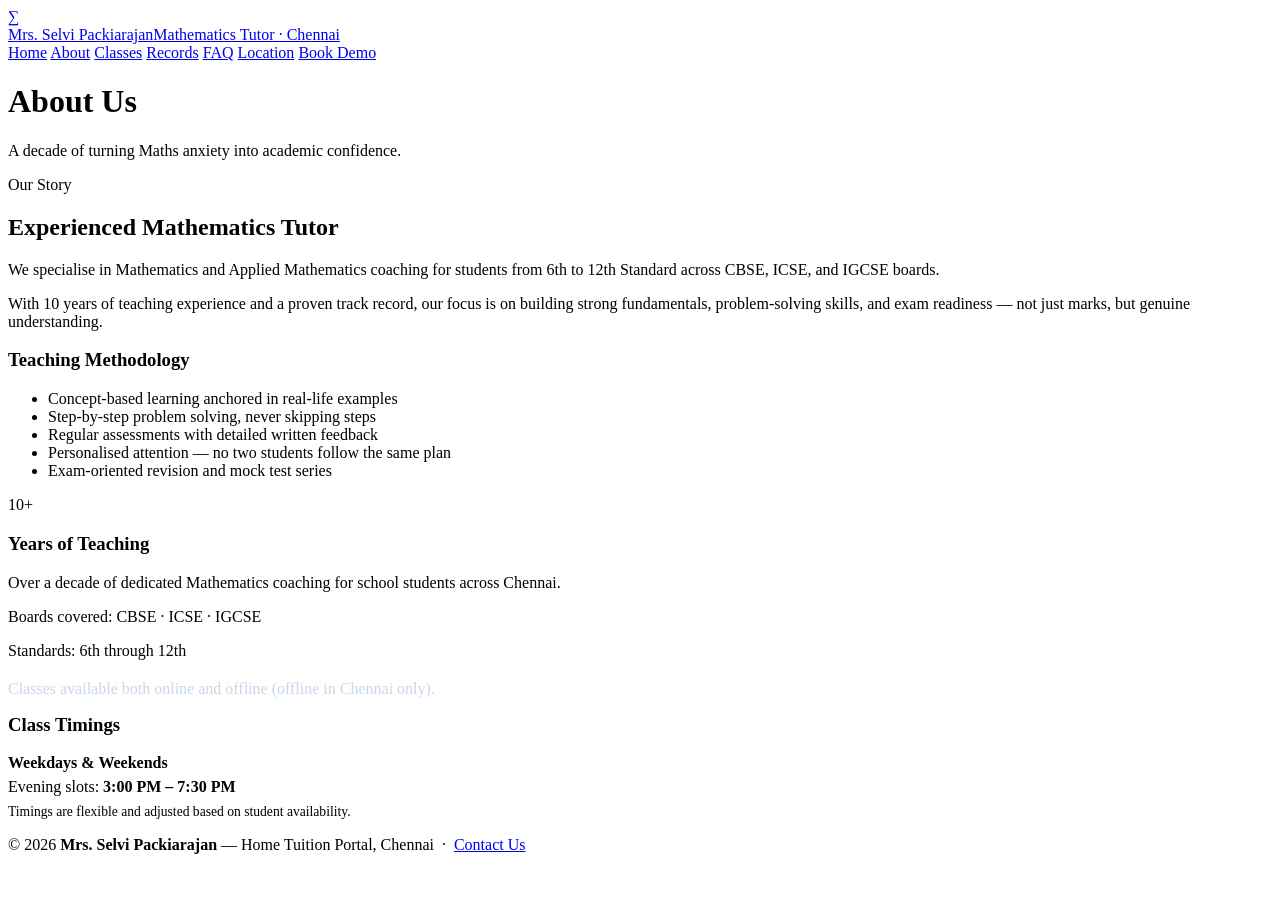
==== about.html @ a9583abf "Add files via upload" ====
<!DOCTYPE html>
<html lang="en">
<head>
  <meta charset="UTF-8">
  <meta name="viewport" content="width=device-width, initial-scale=1.0">
  <title>About — Home Tuition</title>
  <link rel="stylesheet" href="css/style.css">
</head>
<body>

<header>
  <div class="header-inner">
    <a class="site-brand" href="index.html">
      <div class="brand-icon">∑</div>
      <div class="brand-text">Mrs. Selvi Packiarajan<span>Mathematics Tutor · Chennai</span></div>
    </a>
    <nav>
      <a href="index.html">Home</a>
      <a href="about.html" class="active">About</a>
      <a href="classes.html">Classes</a>
      <a href="records.html">Records</a>
      <a href="faq.html">FAQ</a>
      <a href="location.html">Location</a>
      <a href="contact.html" class="nav-cta">Book Demo</a>
    </nav>
  </div>
</header>

<div class="page-hero">
  <h1>About Us</h1>
  <p>A decade of turning Maths anxiety into academic confidence.</p>
  <div class="hero-bar"></div>
</div>

<main>
  <div class="about-grid">
    <div>
      <div class="section-label">Our Story</div>
      <h2>Experienced Mathematics Tutor</h2>
      <p>We specialise in Mathematics and Applied Mathematics coaching for students from 6th to 12th Standard across CBSE, ICSE, and IGCSE boards.</p>
      <p>With 10 years of teaching experience and a proven track record, our focus is on building strong fundamentals, problem-solving skills, and exam readiness — not just marks, but genuine understanding.</p>

      <h3>Teaching Methodology</h3>
      <ul class="method-list">
        <li>Concept-based learning anchored in real-life examples</li>
        <li>Step-by-step problem solving, never skipping steps</li>
        <li>Regular assessments with detailed written feedback</li>
        <li>Personalised attention — no two students follow the same plan</li>
        <li>Exam-oriented revision and mock test series</li>
      </ul>
    </div>

    <div>
      <div class="highlight-box">
        <div class="exp-number">10+</div>
        <h3>Years of Teaching</h3>
        <p>Over a decade of dedicated Mathematics coaching for school students across Chennai.</p>
        <p>Boards covered: CBSE · ICSE · IGCSE</p>
        <p>Standards: 6th through 12th</p>
        <p style="margin-top:20px; color:#c8d8ea;">Classes available both online and offline (offline in Chennai only).</p>
      </div>

      <div class="card mt-16">
        <h3 style="margin-top:0">Class Timings</h3>
        <p style="margin-bottom:6px;"><strong style="color:var(--navy)">Weekdays &amp; Weekends</strong></p>
        <p style="margin:0;">Evening slots: <strong style="color:var(--navy)">3:00 PM – 7:30 PM</strong></p>
        <p style="font-size:0.85rem;margin-top:8px;">Timings are flexible and adjusted based on student availability.</p>
      </div>
    </div>
  </div>
</main>

<footer>
  <p>&copy; 2026 <strong>Mrs. Selvi Packiarajan</strong> — Home Tuition Portal, Chennai &nbsp;·&nbsp; <a href="contact.html">Contact Us</a></p>
</footer>

</body>
</html>
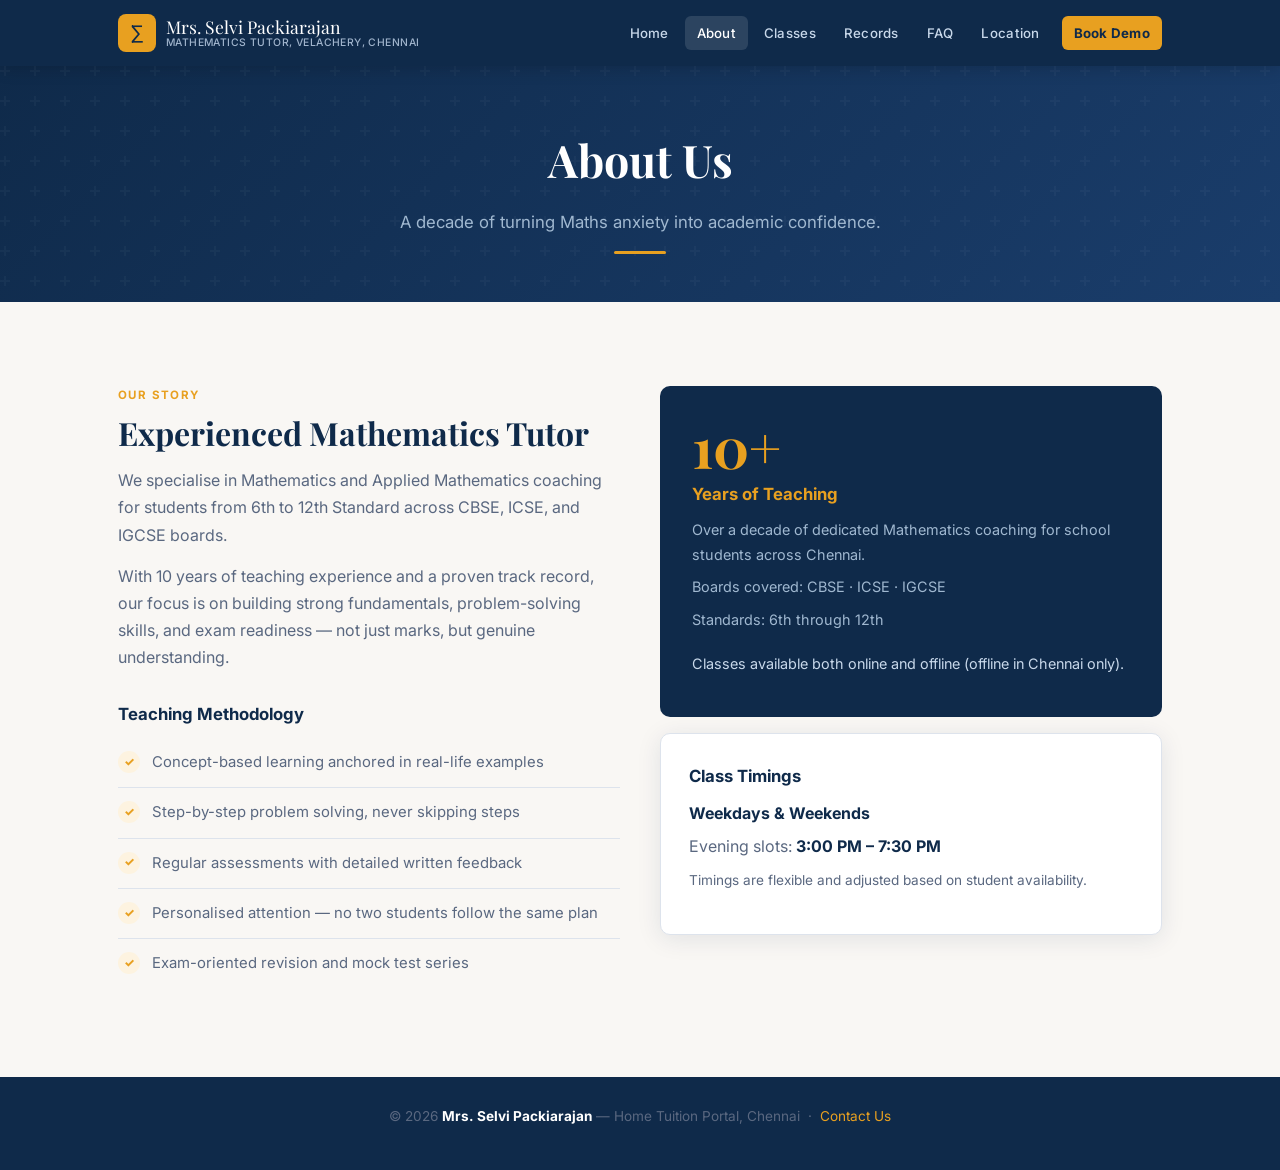
==== commit 928b0dfb: "Update about.html" ====
--- a/about.html
+++ b/about.html
@@ -12,7 +12,7 @@
   <div class="header-inner">
     <a class="site-brand" href="index.html">
       <div class="brand-icon">∑</div>
-      <div class="brand-text">Mrs. Selvi Packiarajan<span>Mathematics Tutor · Chennai</span></div>
+      <div class="brand-text">Mrs. Selvi Packiarajan<span>Mathematics Tutor, Velachery, Chennai</span></div>
     </a>
     <nav>
       <a href="index.html">Home</a>
--- a/css/style.css
+++ b/css/style.css
@@ -0,0 +1,648 @@
+/* ============================================================
+   HOME TUITION PORTAL — Style Sheet
+   Palette: Deep navy · Chalk white · Warm amber · Soft sage
+   Typefaces: Playfair Display (headings) · Inter (body)
+   ============================================================ */
+
+@import url('https://fonts.googleapis.com/css2?family=Playfair+Display:ital,wght@0,600;0,700;1,600&family=Inter:wght@400;500;600;700&display=swap');
+
+/* ── Tokens ──────────────────────────────────────────────── */
+:root {
+  --navy:    #0f2a4a;
+  --navy-lt: #1a3d6b;
+  --amber:   #e8a020;
+  --amber-lt:#fdf3e0;
+  --sage:    #e8f0e4;
+  --chalk:   #f9f7f4;
+  --text:    #1a2336;
+  --muted:   #5a6880;
+  --border:  #dde3ec;
+  --white:   #ffffff;
+  --radius:  10px;
+  --shadow:  0 4px 24px rgba(15,42,74,.10);
+}
+
+/* ── Reset ───────────────────────────────────────────────── */
+*, *::before, *::after { box-sizing: border-box; margin: 0; padding: 0; }
+html { scroll-behavior: smooth; }
+body {
+  font-family: 'Inter', sans-serif;
+  background: var(--chalk);
+  color: var(--text);
+  font-size: 16px;
+  line-height: 1.7;
+}
+img { max-width: 100%; display: block; }
+a { color: var(--navy); text-decoration: none; }
+
+/* ── Header / Nav ────────────────────────────────────────── */
+header {
+  background: var(--navy);
+  position: sticky;
+  top: 0;
+  z-index: 100;
+  box-shadow: 0 2px 16px rgba(0,0,0,.18);
+}
+.header-inner {
+  max-width: 1100px;
+  margin: 0 auto;
+  padding: 0 28px;
+  display: flex;
+  align-items: center;
+  justify-content: space-between;
+  gap: 16px;
+  min-height: 66px;
+}
+.site-brand {
+  display: flex;
+  align-items: center;
+  gap: 10px;
+  text-decoration: none;
+}
+.brand-icon {
+  width: 38px; height: 38px;
+  background: var(--amber);
+  border-radius: 8px;
+  display: flex; align-items: center; justify-content: center;
+  font-size: 20px;
+  flex-shrink: 0;
+}
+.brand-text {
+  font-family: 'Playfair Display', serif;
+  font-size: 1.1rem;
+  color: var(--white);
+  line-height: 1.2;
+}
+.brand-text span { display: block; font-size: 0.65rem; font-family: 'Inter',sans-serif; color: #a0b4cc; font-weight: 500; letter-spacing:.04em; text-transform:uppercase; }
+
+nav { display: flex; align-items: center; gap: 4px; flex-wrap: wrap; }
+nav a {
+  color: #c8d8ea;
+  font-size: 0.83rem;
+  font-weight: 500;
+  padding: 6px 12px;
+  border-radius: 6px;
+  transition: background .18s, color .18s;
+  letter-spacing: .02em;
+}
+nav a:hover, nav a.active {
+  background: rgba(255,255,255,.12);
+  color: var(--white);
+}
+nav a.nav-cta {
+  background: var(--amber);
+  color: var(--navy);
+  font-weight: 700;
+  margin-left: 6px;
+}
+nav a.nav-cta:hover { background: #f0b030; }
+
+/* ── Page Hero ───────────────────────────────────────────── */
+.page-hero {
+  background: linear-gradient(135deg, var(--navy) 0%, var(--navy-lt) 100%);
+  padding: 56px 28px 48px;
+  text-align: center;
+  position: relative;
+  overflow: hidden;
+}
+.page-hero::before {
+  content: '';
+  position: absolute; inset: 0;
+  background: url("data:image/svg+xml,%3Csvg width='60' height='60' viewBox='0 0 60 60' xmlns='http://www.w3.org/2000/svg'%3E%3Cg fill='none' fill-rule='evenodd'%3E%3Cg fill='%23ffffff' fill-opacity='0.03'%3E%3Cpath d='M36 34v-4h-2v4h-4v2h4v4h2v-4h4v-2h-4zm0-30V0h-2v4h-4v2h4v4h2V6h4V4h-4zM6 34v-4H4v4H0v2h4v4h2v-4h4v-2H6zM6 4V0H4v4H0v2h4v4h2V6h4V4H6z'/%3E%3C/g%3E%3C/g%3E%3C/svg%3E");
+}
+.page-hero h1 {
+  font-family: 'Playfair Display', serif;
+  font-size: clamp(1.8rem, 4vw, 2.8rem);
+  color: var(--white);
+  position: relative;
+  margin-bottom: 10px;
+}
+.page-hero p {
+  color: #a0b8d0;
+  font-size: 1.05rem;
+  position: relative;
+  max-width: 560px;
+  margin: 0 auto;
+}
+.hero-bar {
+  width: 52px; height: 3px;
+  background: var(--amber);
+  border-radius: 2px;
+  margin: 14px auto 0;
+  position: relative;
+}
+
+/* ── Home Hero (index.html only) ─────────────────────────── */
+.home-hero {
+  background: linear-gradient(135deg, var(--navy) 0%, #163557 60%, #1a4a72 100%);
+  padding: 90px 28px 80px;
+  text-align: center;
+  position: relative;
+  overflow: hidden;
+}
+.home-hero::before {
+  content: '';
+  position: absolute; inset: 0;
+  background: url("data:image/svg+xml,%3Csvg width='60' height='60' viewBox='0 0 60 60' xmlns='http://www.w3.org/2000/svg'%3E%3Cg fill='none' fill-rule='evenodd'%3E%3Cg fill='%23ffffff' fill-opacity='0.03'%3E%3Cpath d='M36 34v-4h-2v4h-4v2h4v4h2v-4h4v-2h-4zm0-30V0h-2v4h-4v2h4v4h2V6h4V4h-4zM6 34v-4H4v4H0v2h4v4h2v-4h4v-2H6zM6 4V0H4v4H0v2h4v4h2V6h4V4H6z'/%3E%3C/g%3E%3C/g%3E%3C/svg%3E");
+}
+.hero-badge {
+  display: inline-block;
+  background: rgba(232,160,32,.18);
+  border: 1px solid rgba(232,160,32,.4);
+  color: var(--amber);
+  font-size: 0.75rem;
+  font-weight: 700;
+  letter-spacing: .1em;
+  text-transform: uppercase;
+  padding: 5px 16px;
+  border-radius: 99px;
+  margin-bottom: 20px;
+  position: relative;
+}
+.home-hero h1 {
+  font-family: 'Playfair Display', serif;
+  font-size: clamp(2.2rem, 5vw, 3.8rem);
+  color: var(--white);
+  line-height: 1.18;
+  position: relative;
+  margin-bottom: 18px;
+  max-width: 720px;
+  margin-left: auto;
+  margin-right: auto;
+}
+.home-hero h1 em {
+  font-style: italic;
+  color: var(--amber);
+}
+.home-hero p {
+  color: #a0b8d0;
+  font-size: 1.1rem;
+  max-width: 520px;
+  margin: 0 auto 32px;
+  position: relative;
+}
+.hero-btns { display: flex; gap: 14px; justify-content: center; flex-wrap: wrap; position: relative; }
+
+.stats-row {
+  display: flex;
+  justify-content: center;
+  gap: 48px;
+  flex-wrap: wrap;
+  margin-top: 56px;
+  padding-top: 40px;
+  border-top: 1px solid rgba(255,255,255,.1);
+  position: relative;
+}
+.stat-item { text-align: center; }
+.stat-number {
+  font-family: 'Playfair Display', serif;
+  font-size: 2.2rem;
+  font-weight: 700;
+  color: var(--amber);
+  line-height: 1;
+}
+.stat-label { font-size: 0.8rem; color: #8aaac4; text-transform: uppercase; letter-spacing: .06em; margin-top: 4px; }
+
+/* ── Main layout ─────────────────────────────────────────── */
+main {
+  max-width: 1100px;
+  margin: 0 auto;
+  padding: 52px 28px 64px;
+}
+
+/* ── Section headings ────────────────────────────────────── */
+.section-label {
+  font-size: 0.72rem;
+  font-weight: 700;
+  letter-spacing: .12em;
+  text-transform: uppercase;
+  color: var(--amber);
+  margin-bottom: 8px;
+}
+h2 {
+  font-family: 'Playfair Display', serif;
+  font-size: clamp(1.5rem, 3vw, 2rem);
+  color: var(--navy);
+  margin-bottom: 14px;
+  line-height: 1.25;
+}
+h3 {
+  font-size: 1.05rem;
+  font-weight: 700;
+  color: var(--navy);
+  margin-bottom: 10px;
+  margin-top: 28px;
+}
+p { color: var(--muted); margin-bottom: 14px; }
+
+/* ── Cards ───────────────────────────────────────────────── */
+.card {
+  background: var(--white);
+  border: 1px solid var(--border);
+  border-radius: var(--radius);
+  padding: 28px;
+  box-shadow: var(--shadow);
+}
+
+/* ── Buttons ─────────────────────────────────────────────── */
+.btn, .cta {
+  display: inline-flex;
+  align-items: center;
+  gap: 7px;
+  padding: 13px 28px;
+  border-radius: 8px;
+  font-family: 'Inter', sans-serif;
+  font-size: 0.9rem;
+  font-weight: 700;
+  letter-spacing: .02em;
+  cursor: pointer;
+  transition: transform .15s, box-shadow .15s, background .15s;
+  text-decoration: none;
+  border: none;
+}
+.btn-primary, .cta {
+  background: var(--amber);
+  color: var(--navy);
+  box-shadow: 0 4px 16px rgba(232,160,32,.35);
+}
+.btn-primary:hover, .cta:hover {
+  background: #f0b030;
+  transform: translateY(-2px);
+  box-shadow: 0 6px 20px rgba(232,160,32,.45);
+}
+.btn-outline {
+  background: transparent;
+  color: var(--white);
+  border: 2px solid rgba(255,255,255,.35);
+}
+.btn-outline:hover {
+  background: rgba(255,255,255,.1);
+  border-color: rgba(255,255,255,.6);
+  transform: translateY(-2px);
+}
+
+/* ── Feature grid (home) ─────────────────────────────────── */
+.feature-grid {
+  display: grid;
+  grid-template-columns: repeat(auto-fit, minmax(240px, 1fr));
+  gap: 20px;
+  margin-top: 40px;
+}
+.feature-card {
+  background: var(--white);
+  border: 1px solid var(--border);
+  border-radius: var(--radius);
+  padding: 26px 24px;
+  box-shadow: var(--shadow);
+  transition: transform .2s, box-shadow .2s;
+}
+.feature-card:hover { transform: translateY(-4px); box-shadow: 0 10px 32px rgba(15,42,74,.14); }
+.feature-icon {
+  width: 46px; height: 46px;
+  background: var(--amber-lt);
+  border-radius: 10px;
+  display: flex; align-items: center; justify-content: center;
+  font-size: 22px;
+  margin-bottom: 16px;
+}
+.feature-card h3 { margin-top: 0; font-size: 1rem; }
+.feature-card p { font-size: 0.88rem; margin-bottom: 0; }
+
+/* ── Classes / Boards ────────────────────────────────────── */
+.boards-grid {
+  display: grid;
+  grid-template-columns: repeat(auto-fit, minmax(280px, 1fr));
+  gap: 22px;
+  margin-top: 32px;
+}
+.board-card {
+  background: var(--white);
+  border: 1px solid var(--border);
+  border-radius: var(--radius);
+  overflow: hidden;
+  box-shadow: var(--shadow);
+  transition: transform .2s;
+}
+.board-card:hover { transform: translateY(-3px); }
+.board-card-head {
+  background: var(--navy);
+  padding: 18px 22px;
+  display: flex; align-items: center; gap: 12px;
+}
+.board-badge {
+  background: var(--amber);
+  color: var(--navy);
+  font-size: 0.72rem;
+  font-weight: 800;
+  padding: 3px 10px;
+  border-radius: 99px;
+  letter-spacing: .06em;
+  text-transform: uppercase;
+}
+.board-card-head h3 {
+  color: var(--white);
+  margin: 0;
+  font-size: 0.95rem;
+}
+.board-card-body { padding: 20px 22px; }
+.board-level {
+  margin-bottom: 12px;
+  padding-bottom: 12px;
+  border-bottom: 1px solid var(--border);
+}
+.board-level:last-child { margin-bottom: 0; padding-bottom: 0; border-bottom: none; }
+.level-tag {
+  display: inline-block;
+  background: var(--sage);
+  color: var(--navy);
+  font-size: 0.72rem;
+  font-weight: 700;
+  padding: 2px 10px;
+  border-radius: 99px;
+  margin-bottom: 6px;
+}
+.board-level p { font-size: 0.85rem; margin: 0; }
+
+/* ── About page ──────────────────────────────────────────── */
+.about-grid {
+  display: grid;
+  grid-template-columns: 1fr 1fr;
+  gap: 40px;
+  align-items: start;
+  margin-top: 32px;
+}
+.method-list { list-style: none; margin-top: 10px; }
+.method-list li {
+  display: flex; align-items: flex-start; gap: 12px;
+  padding: 12px 0;
+  border-bottom: 1px solid var(--border);
+  font-size: 0.93rem;
+  color: var(--muted);
+}
+.method-list li:last-child { border-bottom: none; }
+.method-list li::before {
+  content: '✓';
+  width: 22px; height: 22px;
+  background: var(--amber-lt);
+  color: var(--amber);
+  border-radius: 50%;
+  display: flex; align-items: center; justify-content: center;
+  font-size: 0.75rem;
+  font-weight: 800;
+  flex-shrink: 0;
+  margin-top: 1px;
+}
+.highlight-box {
+  background: var(--navy);
+  border-radius: var(--radius);
+  padding: 32px;
+  color: var(--white);
+}
+.highlight-box h3 { color: var(--amber); margin-top: 0; }
+.highlight-box p { color: #a0b8d0; margin-bottom: 8px; font-size: 0.9rem; }
+.exp-number {
+  font-family: 'Playfair Display', serif;
+  font-size: 3.5rem;
+  font-weight: 700;
+  color: var(--amber);
+  line-height: 1;
+  margin-bottom: 6px;
+}
+
+/* ── Records / Table ─────────────────────────────────────── */
+.table-wrap {
+  overflow-x: auto;
+  border-radius: var(--radius);
+  box-shadow: var(--shadow);
+  margin-top: 24px;
+  border: 1px solid var(--border);
+}
+table {
+  width: 100%;
+  border-collapse: collapse;
+  font-size: 0.9rem;
+}
+thead {
+  background: var(--navy);
+  color: var(--white);
+}
+thead th {
+  padding: 14px 18px;
+  text-align: left;
+  font-size: 0.78rem;
+  font-weight: 700;
+  letter-spacing: .06em;
+  text-transform: uppercase;
+  white-space: nowrap;
+}
+tbody tr { border-bottom: 1px solid var(--border); transition: background .15s; }
+tbody tr:last-child { border-bottom: none; }
+tbody tr:hover { background: var(--sage); }
+tbody td { padding: 14px 18px; color: var(--text); }
+.result-badge {
+  background: #e8f5e9;
+  color: #2e7d32;
+  border: 1px solid #a5d6a7;
+  padding: 3px 10px;
+  border-radius: 99px;
+  font-size: 0.78rem;
+  font-weight: 700;
+  white-space: nowrap;
+}
+.board-pill {
+  padding: 3px 10px;
+  border-radius: 99px;
+  font-size: 0.75rem;
+  font-weight: 700;
+}
+.board-cbse  { background: #e3f2fd; color: #1565c0; }
+.board-icse  { background: #fce4ec; color: #880e4f; }
+.board-igcse { background: #f3e5f5; color: #6a1b9a; }
+
+/* ── Testimonials ────────────────────────────────────────── */
+.testimonials-grid {
+  display: grid;
+  grid-template-columns: repeat(auto-fit, minmax(280px, 1fr));
+  gap: 20px;
+  margin-top: 28px;
+}
+.testimonial-card {
+  background: var(--white);
+  border: 1px solid var(--border);
+  border-radius: var(--radius);
+  padding: 24px;
+  box-shadow: var(--shadow);
+  position: relative;
+}
+.testimonial-card::before {
+  content: '\201C';
+  font-family: 'Playfair Display', serif;
+  font-size: 4rem;
+  color: var(--amber);
+  position: absolute;
+  top: 8px; left: 18px;
+  line-height: 1;
+  opacity: .6;
+}
+.testimonial-card p {
+  font-size: 0.92rem;
+  color: var(--text);
+  margin: 20px 0 14px;
+  font-style: italic;
+}
+.testimonial-author { font-size: 0.82rem; font-weight: 700; color: var(--navy); }
+
+/* ── Contact ─────────────────────────────────────────────── */
+.contact-grid {
+  display: grid;
+  grid-template-columns: 1fr 1.4fr;
+  gap: 36px;
+  margin-top: 32px;
+}
+.contact-info-card {
+  background: var(--navy);
+  border-radius: var(--radius);
+  padding: 32px;
+  color: var(--white);
+}
+.contact-info-card h3 { color: var(--amber); margin-top: 0; }
+.contact-row {
+  display: flex; align-items: flex-start; gap: 14px;
+  margin-bottom: 20px;
+}
+.contact-icon {
+  width: 38px; height: 38px;
+  background: rgba(232,160,32,.15);
+  border-radius: 8px;
+  display: flex; align-items: center; justify-content: center;
+  font-size: 17px;
+  flex-shrink: 0;
+}
+.contact-detail { font-size: 0.88rem; }
+.contact-detail strong { display: block; color: #a0b8d0; font-size: 0.72rem; text-transform: uppercase; letter-spacing: .06em; margin-bottom: 2px; }
+.contact-detail a { color: var(--white); font-weight: 500; }
+.contact-detail a:hover { color: var(--amber); }
+
+/* ── Form ────────────────────────────────────────────────── */
+.form-card {
+  background: var(--white);
+  border: 1px solid var(--border);
+  border-radius: var(--radius);
+  padding: 32px;
+  box-shadow: var(--shadow);
+}
+.form-card h3 { margin-top: 0; }
+.form-group { margin-bottom: 20px; }
+.form-group label {
+  display: block;
+  font-size: 0.82rem;
+  font-weight: 700;
+  color: var(--navy);
+  margin-bottom: 6px;
+  letter-spacing: .02em;
+}
+.form-group input,
+.form-group textarea,
+.form-group select {
+  width: 100%;
+  padding: 11px 14px;
+  border: 1.5px solid var(--border);
+  border-radius: 8px;
+  font-family: 'Inter', sans-serif;
+  font-size: 0.9rem;
+  color: var(--text);
+  background: var(--chalk);
+  transition: border-color .18s, box-shadow .18s;
+  outline: none;
+}
+.form-group input:focus,
+.form-group textarea:focus {
+  border-color: var(--navy);
+  box-shadow: 0 0 0 3px rgba(15,42,74,.1);
+  background: var(--white);
+}
+.form-group textarea { resize: vertical; min-height: 120px; }
+.form-row { display: grid; grid-template-columns: 1fr 1fr; gap: 16px; }
+
+/* ── FAQ ─────────────────────────────────────────────────── */
+.faq-list { margin-top: 28px; display: flex; flex-direction: column; gap: 14px; }
+.faq-item {
+  background: var(--white);
+  border: 1px solid var(--border);
+  border-radius: var(--radius);
+  overflow: hidden;
+  box-shadow: 0 2px 8px rgba(15,42,74,.06);
+}
+.faq-question {
+  padding: 18px 22px;
+  font-weight: 700;
+  font-size: 0.95rem;
+  color: var(--navy);
+  cursor: pointer;
+  display: flex;
+  align-items: center;
+  justify-content: space-between;
+  gap: 12px;
+  user-select: none;
+}
+.faq-question::after {
+  content: '+';
+  font-size: 1.3rem;
+  color: var(--amber);
+  font-weight: 400;
+  flex-shrink: 0;
+  transition: transform .25s;
+}
+.faq-item.open .faq-question::after { transform: rotate(45deg); }
+.faq-answer {
+  max-height: 0;
+  overflow: hidden;
+  transition: max-height .3s ease, padding .3s ease;
+  padding: 0 22px;
+}
+.faq-item.open .faq-answer { max-height: 200px; padding: 0 22px 18px; }
+.faq-answer p { margin: 0; font-size: 0.92rem; }
+
+/* ── Location page ───────────────────────────────────────── */
+.location-wrap {
+  background: var(--white);
+  border: 1px solid var(--border);
+  border-radius: var(--radius);
+  overflow: hidden;
+  box-shadow: var(--shadow);
+  margin-top: 28px;
+}
+.location-wrap iframe { display: block; width: 100%; height: 420px; border: none; }
+
+/* ── Footer ──────────────────────────────────────────────── */
+footer {
+  background: var(--navy);
+  color: #8aaac4;
+  text-align: center;
+  padding: 28px;
+  font-size: 0.85rem;
+  margin-top: 24px;
+}
+footer a { color: var(--amber); }
+footer strong { color: var(--white); }
+
+/* ── Utilities ───────────────────────────────────────────── */
+.mt-8  { margin-top: 8px; }
+.mt-16 { margin-top: 16px; }
+.mt-32 { margin-top: 32px; }
+.text-center { text-align: center; }
+.divider { height: 1px; background: var(--border); margin: 40px 0; }
+
+/* ── Responsive ──────────────────────────────────────────── */
+@media (max-width: 768px) {
+  .header-inner { flex-direction: column; padding: 14px 20px; gap: 10px; }
+  nav { justify-content: center; }
+  .about-grid, .contact-grid { grid-template-columns: 1fr; }
+  .form-row { grid-template-columns: 1fr; }
+  .stats-row { gap: 28px; }
+  main { padding: 36px 18px 48px; }
+}
+@media (max-width: 480px) {
+  .boards-grid, .feature-grid { grid-template-columns: 1fr; }
+  nav a { font-size: 0.78rem; padding: 5px 8px; }
+}
